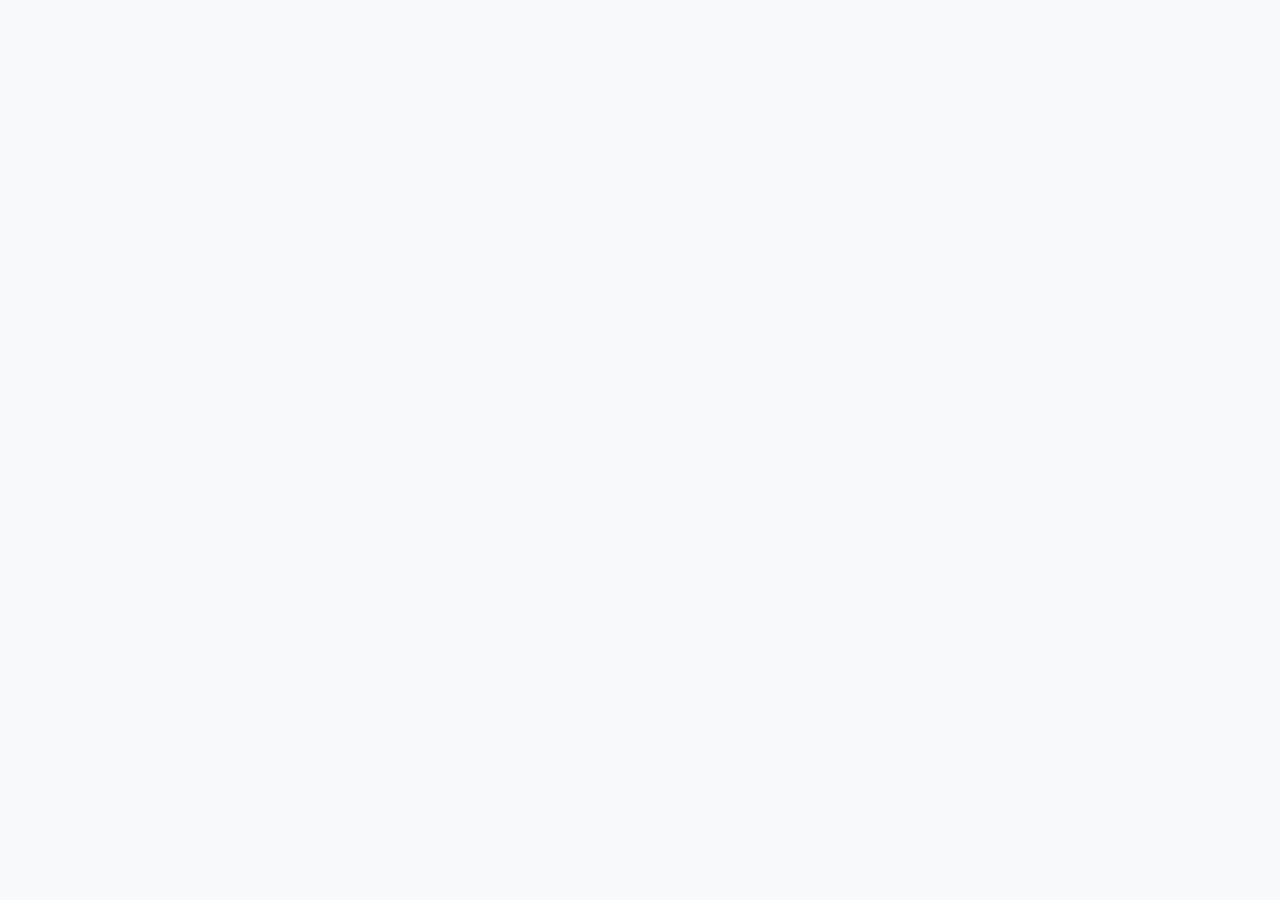
==== code/HTML/index.html @ d7cc8d71 "reorganized a common css , js" ====
<!DOCTYPE html>
<html lang="en">
    <head>
        <title>Campusflo - Home</title>
        <meta charset="UTF-8">
        <link rel="stylesheet" href="../CSS/login.css">
        <script src="../JS/login.js" defer></script>
    </head>
    <body>
        <div>
           <div class="" 
        </div>
    </body>
</html>
---- code/CSS/login.css ----
/*the common themes*/
        /* ─── CSS Variables (theming) ─── */
        :root {
            /* Day theme (default) */
            --bg: #f8f9fa;
            --container: #ffffff;
            --border: #e5e7eb;
            --text: #1f2937;
            --accent: #4f46e5;
            --accent-hover: #4338ca;
            --toggle-bg: #e5e7eb;
            --toggle-dot: #ffffff;
            --transition: 0.3s ease;
            --shadow: 0 4px 12px rgba(0, 0, 0, 0.06);
        }

        /* Night theme */
        [data-theme="night"] {
            --bg: #0b0f19;
            --container: #161b26;
            --border: #242c3d;
            --text: #e5e7eb;
            --accent: #6366f1;
            --accent-hover: #818cf8;
            --toggle-bg: #242c3d;
            --toggle-dot: #6366f1;
            --shadow: 0 4px 12px rgba(0, 0, 0, 0.4);
        }

        /* ─── Reset & Base ─── */
        *,
        *::before,
        *::after {
            margin: 0;
            padding: 0;
            box-sizing: border-box;
        }

        html,
        body {
            height: 100%;
            font-family: system-ui, -apple-system, 'Segoe UI', Roboto, 'Helvetica Neue', sans-serif;
            background: var(--bg);
            color: var(--text);
            transition: background var(--transition), color var(--transition);
        }

        /* ─── Page layout: flex center ─── */
        body {
            display: flex;
            align-items: center;
            justify-content: center;
            min-height: 100vh;
            padding: 1.5rem;
        }

        a {
            text-decoration: none;
            color: inherit;
        }

        /* ─── Theme toggle (top‑left, fixed) ─── */
        .theme-toggle {
            position: fixed;
            top: 1.5rem;
            left: 1.5rem;
            z-index: 1000;
            display: flex;
            align-items: center;
            gap: 0.75rem;
            cursor: pointer;
            background: var(--container);
            padding: 0.5rem 0.75rem 0.5rem 0.75rem;
            border-radius: 2.5rem;
            border: 1px solid var(--border);
            box-shadow: 0 4px 12px rgba(0, 0, 0, 0.06);
            transition: background var(--transition), border var(--transition), box-shadow var(--transition);
            user-select: none;
        }

        .theme-toggle:hover {
            box-shadow: 0 6px 20px rgba(0, 0, 0, 0.10);
        }

        /* toggle track */
        .toggle-track {
            position: relative;
            width: 3rem;
            height: 1.6rem;
            background: var(--toggle-bg);
            border-radius: 1.6rem;
            transition: background var(--transition);
            flex-shrink: 0;
        }

        /* toggle dot */
        .toggle-track::after {
            content: '';
            position: absolute;
            top: 0.2rem;
            left: 0.2rem;
            width: 1.2rem;
            height: 1.2rem;
            background: var(--toggle-dot);
            border-radius: 50%;
            transition: transform var(--transition), background var(--transition);
            box-shadow: 0 2px 6px rgba(0, 0, 0, 0.15);
        }

        /* night mode: dot slides right */
        [data-theme="night"] .toggle-track::after {
            transform: translateX(1.4rem);
        }

        .toggle-label {
            font-size: 0.8rem;
            font-weight: 500;
            letter-spacing: 0.02em;
            color: var(--text);
            transition: color var(--transition);
            white-space: nowrap;
        }

        /* icon inside label */
        .toggle-label .icon {
            display: inline-block;
            margin-right: 0.3rem;
            font-size: 0.9rem;
        }

       
       /*########## for login page ########*/

        /* ─── Button card (centered) ─── */
        .button-card {
            background: var(--container);
            border: 1px solid var(--border);
            border-radius: 2rem;
            padding: 3.5rem 5rem;
            box-shadow: 0 12px 40px rgba(0, 0, 0, 0.04);
            text-align: center;
            transition: background var(--transition), border var(--transition), box-shadow var(--transition);
            max-width: 90vw;
        }

        .button-card h1 {
            font-size: 2.2rem;
            font-weight: 600;
            letter-spacing: -0.02em;
            margin-bottom: 0.4rem;
            color: var(--text);
            transition: color var(--transition);
        }

        .button-card .sub {
            font-size: 1rem;
            color: var(--text);
            opacity: 0.65;
            margin-bottom: 2rem;
            transition: color var(--transition);
        }

        /* ─── Get Started button ─── */
        .get-started-btn {
            display: inline-block;
            padding: 1rem 3.5rem;
            font-size: 1.2rem;
            font-weight: 600;
            color: #fff;
            background: var(--accent);
            border: none;
            border-radius: 3rem;
            cursor: pointer;
            transition: background var(--transition), transform 0.15s ease, box-shadow 0.3s ease;
            box-shadow: 0 8px 24px rgba(79, 70, 229, 0.25);
            letter-spacing: 0.01em;
            text-decoration: none;
        }

        .get-started-btn:hover {
            background: var(--accent-hover);
            transform: scale(1.02);
            box-shadow: 0 12px 32px rgba(79, 70, 229, 0.35);
        }

        .get-started-btn:active {
            transform: scale(0.97);
        }

        /* night button shadow uses indigo */
        [data-theme="night"] .get-started-btn {
            box-shadow: 0 8px 24px rgba(99, 102, 241, 0.30);
        }
        [data-theme="night"] .get-started-btn:hover {
            box-shadow: 0 12px 32px rgba(99, 102, 241, 0.45);
        }


         /*########### home page ##########*/

         /* navigation baar */

         nav {
            background: var(--container);
            border-bottom: 1px solid var(--border);
            padding: 0.8rem 2rem;
            display:flex;
            justify-content: space-between;
            align-items: center;
            flex-wrap: wrap;
            transition: background var(--transition), border var(--transition);

         }

         .logo {
            font-size: 1.6rem;
            font-weight: 700;
            color: var(--accent);
            letter-spacing: -0.02em;
         }

         .logo span {
            color: var(--text);
            transition: color var(--transition);
         }

         .nav-links a {
            transition: color var(--transition);
            padding: 0.3rem 0;
            border-bottom: 2px solid transparent;
         }

         .nav-links a:hover {
            color: var(--accent);
            border-bottom-color: var(--accent);
         }

         /* three bars hidden on desktop */

         .humburger {
            display: none;
            flex-direction: column;
            gap: 5px;
            background: none;
            cursor: pointer;
            padding: 0.3rem;
         }

         .hamburger span {
            display: block;
            width: 26px;
            height: 3px;
            background: var(--text);
            border-radius: 3px;
            transition: background var(--transition);
         }

         /*###### main content #######*/
         main {
            max-width: 1200px;
            margin: 0 auto;
            padding: 2rem 1.5rem;
         }

         .hero {
            text-align: center;
            padding: 3rem 0 2rem;
         }

         .hero h1 {
            font-size: 2.8rem;
            font-weight: 700;
            letter-spacing: -0.02em;
         }

         .hero h1 .highlight {
            color: var(--accent);
         }

         .hero p {
            font-size: 1.2rem;
            opacity: 0.8;
            max-width: 600px;
            margin: 0.8rem auto 1.5rem;
         }

         /*features*/
         .features {
            display: grid;
            grid-template-columns: repeat(auto-fit, minmax(220px, 1fr));
            gap: 2rem;
            margin: 3rem 0 2.5rem;
         }

         .feature-card {
            background: var(--container);
            border: 1px solid var(--border);
            border-radius: 1.5rem;
            padding: 1.8rem 1.2rem;
            text-align: center;
            transition: background var(--transition), border var(--transition), transform 0.2s;
            box-sizing: var(--shadow);
         }

         .feature-card:hover {
            transform: translateY(-6px);
         }

         .feature-card i {
            font-size: 2.4rem;
            color: var(--accent);
            margin-bottom: 0.8rem;
         }

         .feature-card h3 {
            margin-bottom: 0.4rem; 
            font-size: 1.3rem;
         }

         .feature-card p {
            font-size: 0.95rem;
            opacity: 0.75;
         }

         /* announcements */

         .announcements {
            background: var(--container);
            border: 1px solid var(--border);
            border-radius: 1.5rem;
            padding: 1.8rem 2rem;
            margin: 2rem 0;
            transition: background var(--transition), border var(--transition);
            box-shadow: var(--shadow);

         }

         .announcements h2 {
            font-size:  1.5rem;
            margin-bottom: 1rem;
            display: flex;
            align-items: center;
            gap: 0.5rem;
         }

         .announcement ul {
            list-style: none;
            padding: 0;
         }

         .announcements li {
            padding: 0.6rem 0;
            border-bottom: 1px solid var(--border);
            display: flex;
            gap: 0.8rem;
            align-items: center;
         }

         .announcement .date {
            font-size: 0.8rem;
            background: var(--bg);
            padding: 0.2rem 0.8rem;
            border-radius: 1rem;
            color: var(--text);
            opacity: 0.7;
         }



         /*######  footer #######*/
         footer {
            text-align: center;
            padding: 2rem 0 1.5rem;
            border-top: 1px solid var(--border);
            margin-top: 2rem;
            font-size: 0.9rem;
            opacity: 0.7;
            transition: border var(--transition);
         }

        /* ─── Responsive ─── */
        @media (max-width: 480px) {
            .button-card {
                padding: 2rem 1.5rem;
            }
            .button-card h1 {
                font-size: 1.6rem;
            }
            .get-started-btn {
                padding: 0.8rem 2rem;
                font-size: 1rem;
            }
            .theme-toggle {
                top: 1rem;
                left: 1rem;
                padding: 0.35rem 0.6rem 0.35rem 0.6rem;
            }
            .toggle-label .icon {
                margin-right: 0.15rem;
            }
            .toggle-label span:last-child {
                font-size: 0.7rem;
            }
            .toggle-track {
                width: 2.4rem;
                height: 1.3rem;
            }
            .toggle-track::after {
                width: 0.95rem;
                height: 0.95rem;
                top: 0.18rem;
                left: 0.18rem;
            }
            [data-theme="night"] .toggle-track::after {
                transform: translateX(1.1rem);
            }
        }

        @media (max-width: 380px) {
            .button-card {
                padding: 1.5rem 1rem;
            }
            .button-card h1 {
                font-size: 1.3rem;
            }
            .get-started-btn {
                padding: 0.6rem 1.5rem;
                font-size: 0.9rem;
            }
        }

        @media (max-width: 768px) {
            .hamburger{
                display:flex;
            }

            .nav-links {
                display: none;
                width: 100%;
                flex-direction: column;
                align-items: center;
                gap: 1rem;
                padding: 1rem 0;
                border-top: 1px solid var(--border);
                margin-top: 0.8rem;
            }

            .nav-links.open {
                display: flex;
            }
            .hero h1 {
                font-size:2.2rem;
            }
            .features {
                grid-template-columns: 1fr 1fr;
            }
        }

        @media (max-width: 480px) {
            nav { 
                padding: 0.8rem 1rem; 
            }
            .logo { 
                font-size: 1.3rem; 
            }
            .features { 
                grid-template-columns: 1fr;
            }
            .hero h1 { 
                font-size: 1.8rem; 
            }
            .theme-toggle { 
                top: 0.8rem; 
                right: 0.8rem; 
                padding: 0.3rem 0.6rem; 
            }
            .toggle-track { 
                width: 2.2rem; 
                height: 1.2rem; 
            }
            .toggle-track::after { 
                width: 0.9rem; 
                height: 0.9rem; 
                top: 0.15rem; 
                left: 0.15rem; }
            [data-theme="night"] 
            .toggle-track::after { 
                transform: translateX(1rem); 
            }
    }
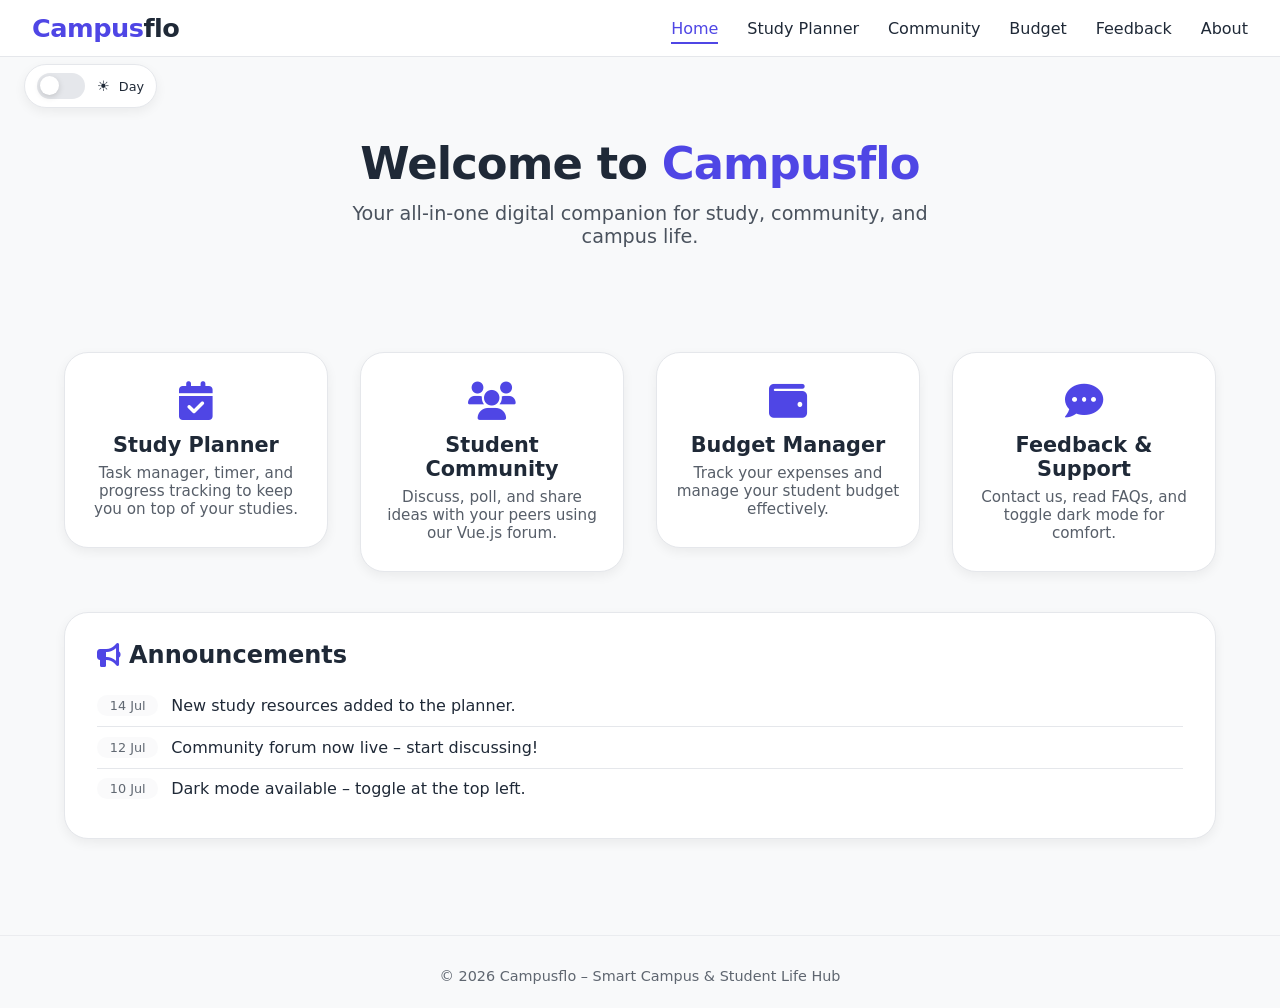
==== commit 694a404b: "completed home and landing page" ====
--- a/code/HTML/index.html
+++ b/code/HTML/index.html
@@ -1,14 +1,89 @@
 <!DOCTYPE html>
 <html lang="en">
-    <head>
-        <title>Campusflo - Home</title>
-        <meta charset="UTF-8">
-        <link rel="stylesheet" href="../CSS/login.css">
-        <script src="../JS/login.js" defer></script>
-    </head>
-    <body>
-        <div>
-           <div class="" 
+<head>
+    <meta charset="UTF-8" />
+    <meta name="viewport" content="width=device-width, initial-scale=1.0" />
+    <title>Campusflo – Home</title>
+    <link rel="stylesheet" href="https://cdnjs.cloudflare.com/ajax/libs/font-awesome/6.0.0-beta3/css/all.min.css" />
+    <link rel="stylesheet" href="../CSS/common.css" />
+    <script src="../JS/common.js" defer></script>
+</head>
+<body>
+    <!-- Theme Toggle -->
+    <div class="theme-toggle" id="themeToggle" role="button" tabindex="0" aria-label="Toggle theme">
+        <div class="toggle-track"></div>
+        <div class="toggle-label">
+            <span class="icon" id="themeIcon">☀️</span>
+            <span id="themeLabel">Day</span>
         </div>
-    </body>
+    </div>
+
+    <!-- Navigation -->
+    <nav>
+        <div class="logo">Campus<span>flo</span></div>
+        <button class="hamburger" id="hamburger" aria-label="Toggle menu">
+            <span></span><span></span><span></span>
+        </button>
+        <ul class="nav-links" id="navLinks">
+            <li><a href="index.html" class="active">Home</a></li>
+            <li><a href="planner.html">Study Planner</a></li>
+            <li><a href="community.html">Community</a></li>
+            <li><a href="budget.html">Budget</a></li>
+            <li><a href="feedback.html">Feedback</a></li>
+            <li><a href="about.html">About</a></li>
+        </ul>
+    </nav>
+
+    <!-- Main -->
+    <main>
+        <section class="hero">
+            <h1>Welcome to <span class="highlight">Campusflo</span></h1>
+            <p>Your all‑in‑one digital companion for study, community, and campus life.</p>
+        </section>
+
+        <div class="features">
+            <a href="planner.html">
+                <div class="feature-card">
+                    <i class="fas fa-calendar-check"></i>
+                    <h3>Study Planner</h3>
+                    <p>Task manager, timer, and progress tracking to keep you on top of your studies.</p>
+                </div>
+            </a>
+            <a href="community.html">
+                <div class="feature-card">
+                    <i class="fas fa-users"></i>
+                    <h3>Student Community</h3>
+                    <p>Discuss, poll, and share ideas with your peers using our Vue.js forum.</p>
+                </div>
+            </a>
+            <a href="budget.html">
+                <div class="feature-card">
+                    <i class="fas fa-wallet"></i>
+                    <h3>Budget Manager</h3>
+                    <p>Track your expenses and manage your student budget effectively.</p>
+                </div>
+            </a>
+            <a href="feedback.html">
+                <div class="feature-card">
+                    <i class="fas fa-comment-dots"></i>
+                    <h3>Feedback &amp; Support</h3>
+                    <p>Contact us, read FAQs, and toggle dark mode for comfort.</p>
+                </div>
+            </a>
+        </div>
+
+        <div class="announcements">
+            <h2><i class="fas fa-bullhorn" style="color:var(--accent);"></i> Announcements</h2>
+            <ul>
+                <li><span class="date">14 Jul</span> New study resources added to the planner.</li>
+                <li><span class="date">12 Jul</span> Community forum now live – start discussing!</li>
+                <li><span class="date">10 Jul</span> Dark mode available – toggle at the top left.</li>
+            </ul>
+        </div>
+    </main>
+
+    <footer>
+        <p>&copy; 2026 Campusflo – Smart Campus &amp; Student Life Hub</p>
+    </footer>
+</body>
 </html>
--- a/code/CSS/common.css
+++ b/code/CSS/common.css
@@ -0,0 +1,404 @@
+/* ─── CSS Variables (theming) ─── */
+:root {
+    --bg: #f8f9fa;
+    --container: #ffffff;
+    --border: #e5e7eb;
+    --text: #1f2937;
+    --accent: #4f46e5;
+    --accent-hover: #4338ca;
+    --toggle-bg: #e5e7eb;
+    --toggle-dot: #ffffff;
+    --transition: 0.3s ease;
+    --shadow: 0 4px 12px rgba(0, 0, 0, 0.06);
+}
+
+[data-theme="night"] {
+    --bg: #0b0f19;
+    --container: #161b26;
+    --border: #242c3d;
+    --text: #e5e7eb;
+    --accent: #6366f1;
+    --accent-hover: #818cf8;
+    --toggle-bg: #242c3d;
+    --toggle-dot: #6366f1;
+    --shadow: 0 4px 12px rgba(0, 0, 0, 0.4);
+}
+
+/* ─── Reset & Base ─── */
+*,
+*::before,
+*::after {
+    margin: 0;
+    padding: 0;
+    box-sizing: border-box;
+}
+
+html,
+body {
+    height: 100%;
+    font-family: system-ui, -apple-system, 'Segoe UI', Roboto, 'Helvetica Neue', sans-serif;
+    background: var(--bg);
+    color: var(--text);
+    transition: background var(--transition), color var(--transition);
+}
+
+a {
+    text-decoration: none;
+    color: inherit;
+}
+
+/* ─── Theme Toggle (fixed top-left) ─── */
+.theme-toggle {
+    position: fixed;
+    top: 4rem;
+    left: 1.5rem;
+    z-index: 1000;
+    display: flex;
+    align-items: center;
+    gap: 0.75rem;
+    cursor: pointer;
+    background: var(--container);
+    padding: 0.5rem .75rem;
+    border-radius: 2.5rem;
+    border: 1px solid var(--border);
+    box-shadow: var(--shadow);
+    transition: background var(--transition), border var(--transition), box-shadow var(--transition);
+    user-select: none;
+}
+.theme-toggle:hover {
+    box-shadow: 0 6px 20px rgba(0, 0, 0, 0.10);
+}
+.toggle-track {
+    position: relative;
+    width: 3rem;
+    height: 1.6rem;
+    background: var(--toggle-bg);
+    border-radius: 1.6rem;
+    transition: background var(--transition);
+    flex-shrink: 0;
+}
+.toggle-track::after {
+    content: '';
+    position: absolute;
+    top: 0.2rem;
+    left: 0.2rem;
+    width: 1.2rem;
+    height: 1.2rem;
+    background: var(--toggle-dot);
+    border-radius: 50%;
+    transition: transform var(--transition), background var(--transition);
+    box-shadow: 0 2px 6px rgba(0, 0, 0, 0.15);
+}
+[data-theme="night"] .toggle-track::after {
+    transform: translateX(1.4rem);
+}
+.toggle-label {
+    font-size: 0.8rem;
+    font-weight: 500;
+    color: var(--text);
+    transition: color var(--transition);
+    white-space: nowrap;
+}
+.toggle-label .icon {
+    display: inline-block;
+    margin-right: 0.3rem;
+    font-size: 0.9rem;
+}
+
+/* ─── Navigation ─── */
+nav {
+    background: var(--container);
+    border-bottom: 1px solid var(--border);
+    padding: 0.8rem 2rem;
+    display: flex;
+    justify-content: space-between;
+    align-items: center;
+    flex-wrap: wrap;
+    transition: background var(--transition), border var(--transition);
+}
+.logo {
+    font-size: 1.6rem;
+    font-weight: 700;
+    color: var(--accent);
+    letter-spacing: -0.02em;
+}
+.logo span {
+    color: var(--text);
+    transition: color var(--transition);
+}
+.nav-links {
+    display: flex;
+    gap: 1.8rem;
+    list-style: none;
+    font-weight: 500;
+    align-items: center;
+}
+.nav-links a {
+    transition: color var(--transition);
+    padding: 0.3rem 0;
+    border-bottom: 2px solid transparent;
+}
+.nav-links a:hover,
+.nav-links a.active {
+    color: var(--accent);
+    border-bottom-color: var(--accent);
+}
+.hamburger {
+    display: none;
+    flex-direction: column;
+    gap: 5px;
+    background: none;
+    border: none;
+    cursor: pointer;
+    padding: 0.3rem;
+}
+.hamburger span {
+    display: block;
+    width: 26px;
+    height: 3px;
+    background: var(--text);
+    border-radius: 3px;
+    transition: background var(--transition);
+}
+
+/* ─── Footer ─── */
+footer {
+    text-align: center;
+    padding: 2rem 0 1.5rem;
+    border-top: 1px solid var(--border);
+    margin-top: 2rem;
+    font-size: 0.9rem;
+    opacity: 0.7;
+    transition: border var(--transition);
+}
+
+/* ─── Login Page Specific ─── */
+body.login-page {
+    display: flex;
+    align-items: center;
+    justify-content: center;
+    min-height: 100vh;
+    padding: 1.5rem;
+}
+.button-card {
+    background: var(--container);
+    border: 1px solid var(--border);
+    border-radius: 2rem;
+    padding: 3.5rem 5rem;
+    box-shadow: var(--shadow);
+    text-align: center;
+    transition: background var(--transition), border var(--transition);
+    max-width: 90vw;
+}
+.button-card h1 {
+    font-size: 2.2rem;
+    font-weight: 600;
+    letter-spacing: -0.02em;
+    margin-bottom: 0.4rem;
+    color: var(--text);
+}
+.button-card .sub {
+    font-size: 1rem;
+    opacity: 0.65;
+    margin-bottom: 2rem;
+}
+.get-started-btn {
+    display: inline-block;
+    padding: 1rem 3.5rem;
+    font-size: 1.2rem;
+    font-weight: 600;
+    color: #fff;
+    background: var(--accent);
+    border: none;
+    border-radius: 3rem;
+    cursor: pointer;
+    transition: background var(--transition), transform 0.15s ease, box-shadow 0.3s ease;
+    box-shadow: 0 8px 24px rgba(79, 70, 229, 0.25);
+}
+.get-started-btn:hover {
+    background: var(--accent-hover);
+    transform: scale(1.02);
+    box-shadow: 0 12px 32px rgba(79, 70, 229, 0.35);
+}
+.get-started-btn:active {
+    transform: scale(0.97);
+}
+[data-theme="night"] .get-started-btn {
+    box-shadow: 0 8px 24px rgba(99, 102, 241, 0.30);
+}
+[data-theme="night"] .get-started-btn:hover {
+    box-shadow: 0 12px 32px rgba(99, 102, 241, 0.45);
+}
+
+/* ─── Home Page Specific ─── */
+main {
+    max-width: 1200px;
+    margin: 0 auto;
+    padding: 2rem 1.5rem;
+}
+.hero {
+    text-align: center;
+    padding: 3rem 0 2rem;
+}
+.hero h1 {
+    font-size: 2.8rem;
+    font-weight: 700;
+    letter-spacing: -0.02em;
+}
+.hero h1 .highlight {
+    color: var(--accent);
+}
+.hero p {
+    font-size: 1.2rem;
+    opacity: 0.8;
+    max-width: 600px;
+    margin: 0.8rem auto 1.5rem;
+}
+.features {
+    display: grid;
+    grid-template-columns: repeat(auto-fit, minmax(220px, 1fr));
+    gap: 2rem;
+    margin: 3rem 0 2.5rem;
+}
+.feature-card {
+    background: var(--container);
+    border: 1px solid var(--border);
+    border-radius: 1.5rem;
+    padding: 1.8rem 1.2rem;
+    text-align: center;
+    transition: background var(--transition), border var(--transition), transform 0.2s;
+    box-shadow: var(--shadow);
+}
+.feature-card:hover {
+    transform: translateY(-6px);
+}
+.feature-card i {
+    font-size: 2.4rem;
+    color: var(--accent);
+    margin-bottom: 0.8rem;
+}
+.feature-card h3 {
+    margin-bottom: 0.4rem;
+    font-size: 1.3rem;
+}
+.feature-card p {
+    font-size: 0.95rem;
+    opacity: 0.75;
+}
+.announcements {
+    background: var(--container);
+    border: 1px solid var(--border);
+    border-radius: 1.5rem;
+    padding: 1.8rem 2rem;
+    margin: 2rem 0;
+    transition: background var(--transition), border var(--transition);
+    box-shadow: var(--shadow);
+}
+.announcements h2 {
+    font-size: 1.5rem;
+    margin-bottom: 1rem;
+    display: flex;
+    align-items: center;
+    gap: 0.5rem;
+}
+.announcements ul {
+    list-style: none;
+    padding: 0;
+}
+.announcements li {
+    padding: 0.6rem 0;
+    border-bottom: 1px solid var(--border);
+    display: flex;
+    gap: 0.8rem;
+    align-items: center;
+}
+.announcements li:last-child {
+    border-bottom: none;
+}
+.announcements .date {
+    font-size: 0.8rem;
+    background: var(--bg);
+    padding: 0.2rem 0.8rem;
+    border-radius: 1rem;
+    opacity: 0.7;
+}
+
+/* ─── Responsive ─── */
+@media (max-width: 768px) {
+    .hamburger {
+        display: flex;
+    }
+    .nav-links {
+        display: none;
+        width: 100%;
+        flex-direction: column;
+        align-items: center;
+        gap: 1rem;
+        padding: 1rem 0;
+        border-top: 1px solid var(--border);
+        margin-top: 0.8rem;
+    }
+    .nav-links.open {
+        display: flex;
+    }
+    .hero h1 {
+        font-size: 2.2rem;
+    }
+    .features {
+        grid-template-columns: 1fr 1fr;
+    }
+}
+@media (max-width: 480px) {
+    .button-card {
+        padding: 2rem 1.5rem;
+    }
+    .button-card h1 {
+        font-size: 1.6rem;
+    }
+    .get-started-btn {
+        padding: 0.8rem 2rem;
+        font-size: 1rem;
+    }
+    nav {
+        padding: 0.8rem 1rem;
+    }
+    .logo {
+        font-size: 1.3rem;
+    }
+    .features {
+        grid-template-columns: 1fr;
+    }
+    .hero h1 {
+        font-size: 1.8rem;
+    }
+    .theme-toggle {
+        top: 0.8rem;
+        left: 0.8rem;
+        padding: 0.3rem 0.6rem;
+    }
+    .toggle-track {
+        width: 2.2rem;
+        height: 1.2rem;
+    }
+    .toggle-track::after {
+        width: 0.9rem;
+        height: 0.9rem;
+        top: 0.15rem;
+        left: 0.15rem;
+    }
+    [data-theme="night"] .toggle-track::after {
+        transform: translateX(1rem);
+    }
+}
+@media (max-width: 380px) {
+    .button-card {
+        padding: 1.5rem 1rem;
+    }
+    .button-card h1 {
+        font-size: 1.3rem;
+    }
+    .get-started-btn {
+        padding: 0.6rem 1.5rem;
+        font-size: 0.9rem;
+    }
+}
